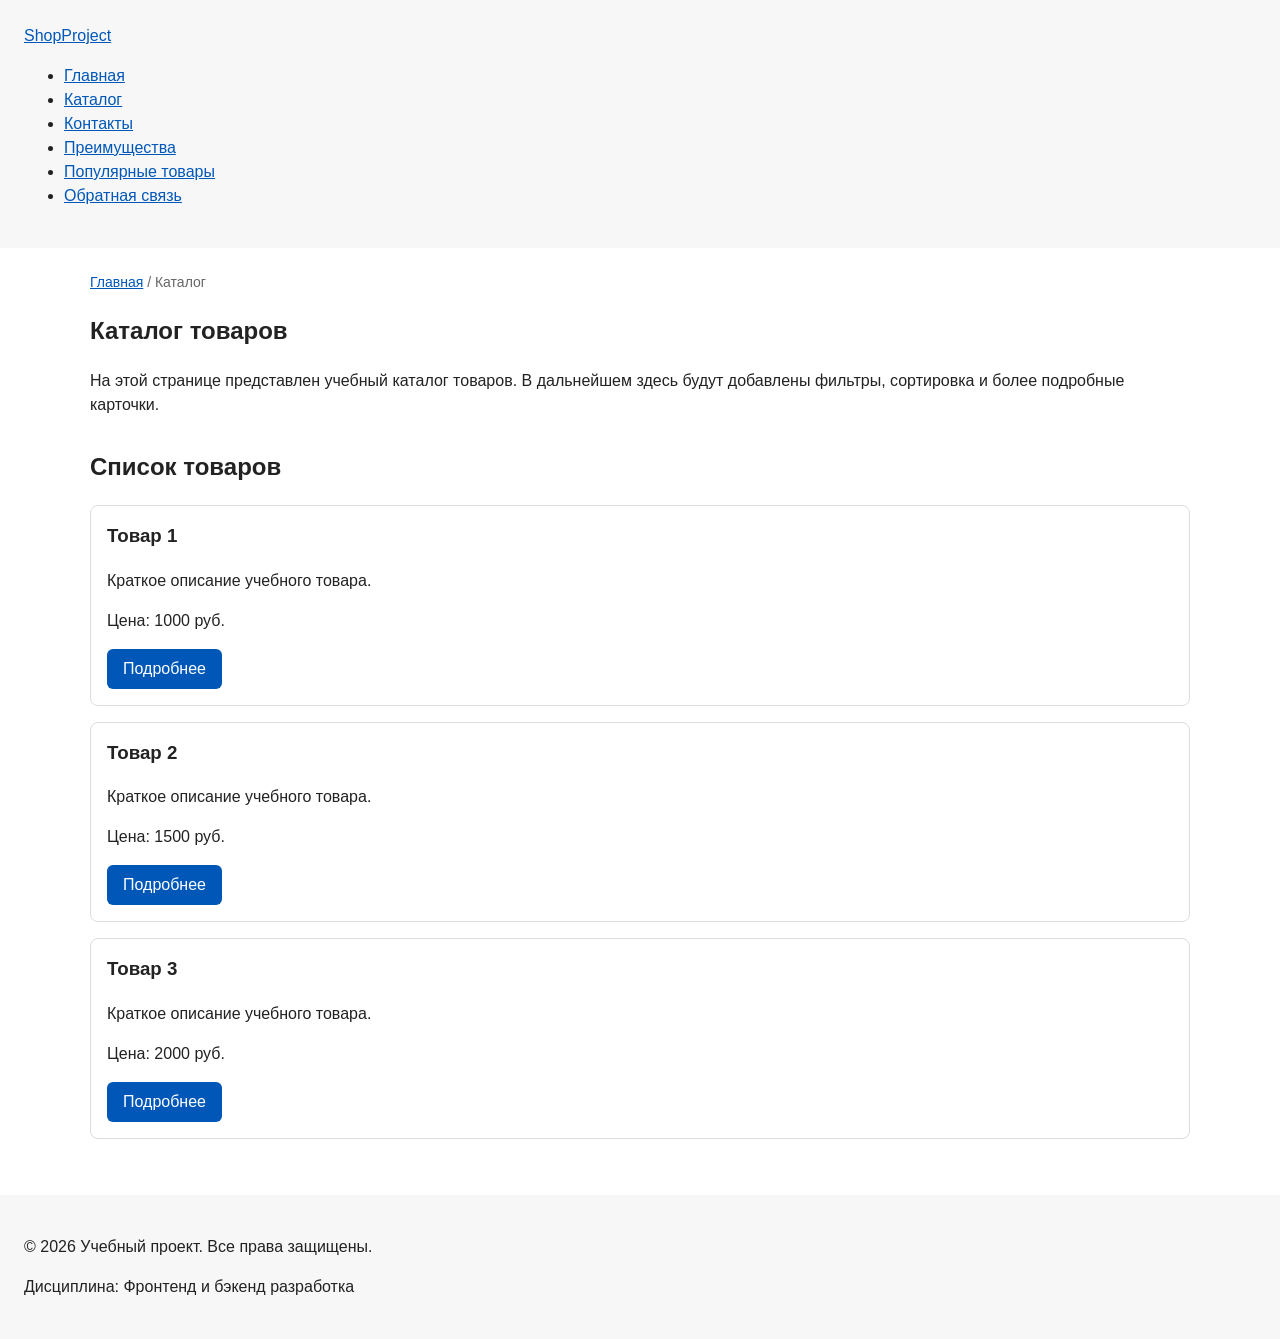
==== catalog.html @ e14a38e8 "feat: add multi-page structure navigation and anchors" ====
<!DOCTYPE html>

<html lang = "ru">

<head>


  <meta charset="UTF-8">
  <meta name="viewport" content="width=device-width, initial-scale=1.0">
  <meta name="description" content="Каталог товаров учебного интернет-магазина.">
  <title>Каталог товаров — Учебный интернет-магазин</title>
  <link rel="stylesheet" href="css/style.css">
  <meta property="og:type" content="website">
  <meta property="og:title" content="Учебный интернет-магазин">
  <meta property="og:description" content="Учебный frontend-проект интернет-магазина.">
  <meta property="og:image" content="https://tobleron333.github.io/kr1-html-css-shop/images/preview.jpg">

</head>

<body>

  <header>
    <div class="site-header">
      <a class="site-logo" href="index.html">ShopProject</a>

      <nav class="site-nav" aria-label="Основная навигация">
        <ul class="site-nav__list">
          <li><a href="index.html">Главная</a></li>
          <li><a href="catalog.html">Каталог</a></li>
          <li><a href="contacts.html">Контакты</a></li>
          <li><a href="index.html#advantages">Преимущества</a></li>
          <li><a href="index.html#popular">Популярные товары</a></li>
          <li><a href="index.html#contacts">Обратная связь</a></li>
        </ul>
      </nav>
    </div>
  </header>

  <main>
    <nav class="breadcrumbs" aria-label="Хлебные крошки">
      <a href="index.html">Главная</a>
      <span>Каталог</span>
    </nav>

    <section class="section">
      <h1>Каталог товаров</h1>
      <p>
        На этой странице представлен учебный каталог товаров.
        В дальнейшем здесь будут добавлены фильтры, сортировка и более
        подробные карточки.
      </p>
    </section>

    <section class="section">
      <h2>Список товаров</h2>

      <article class="product-card">
        <h3>Товар 1</h3>
        <p>Краткое описание учебного товара.</p>
        <p>Цена: 1000 руб.</p>
        <a class="button" href="index.html#popular">Подробнее</a>
      </article>

      <article class="product-card">
        <h3>Товар 2</h3>
        <p>Краткое описание учебного товара.</p>
        <p>Цена: 1500 руб.</p>
        <a class="button" href="index.html#popular">Подробнее</a>
      </article>

      <article class="product-card">
        <h3>Товар 3</h3>
        <p>Краткое описание учебного товара.</p>
        <p>Цена: 2000 руб.</p>
        <a class="button" href="index.html#popular">Подробнее</a>
      </article>
    </section>
  </main>

  <footer>
    <p>&copy; 2026 Учебный проект. Все права защищены.</p>
    <p>Дисциплина: Фронтенд и бэкенд разработка</p>
  </footer>

</body>

</html>
---- css/style.css ----
/* ===============================
   1. Переменные проекта
   =============================== */

:root {
  /* Основные цвета проекта */
  --color-bg: #ffffff;
  --color-text: #222222;
  --color-muted: #666666;
  --color-primary: #0057b8;
  --color-primary-dark: #003f86;
  --color-border: #dddddd;
  --color-surface: #f7f7f7;
  --color-surface-accent: #eef5ff;
  --color-danger: #b00020;
  --color-success: #168a2f;
  --color-success-bg: #eefaf0;
  --color-white: #ffffff;

  /* Отступы */
  --space-xs: 4px;
  --space-sm: 8px;
  --space-md: 16px;
  --space-lg: 24px;
  --space-xl: 32px;

  /* Скругления */
  --radius-sm: 6px;
  --radius-md: 8px;
  --radius-lg: 12px;

  /* Размеры */
  --container-width: 1100px;
}

/* ===============================
   2. Базовые стили
   =============================== */

* {
  box-sizing: border-box;
}

html {
  scroll-behavior: smooth;
}

body {
  margin: 0;
  font-family: Arial, sans-serif;
  line-height: 1.5;
  color: var(--color-text);
  background-color: var(--color-bg);
}

header,
main,
footer {
  padding: var(--space-lg);
}

header {
  background-color: var(--color-surface);
}

footer {
  background-color: var(--color-surface);
}

/* ===============================
   3. Общие элементы интерфейса
   =============================== */

a {
  color: var(--color-primary);
}

a:hover {
  color: var(--color-primary-dark);
}

a:focus-visible {
  outline: 2px solid var(--color-primary);
  outline-offset: 3px;
}

.button {
  display: inline-block;
  padding: var(--space-sm) var(--space-md);
  color: var(--color-white);
  background-color: var(--color-primary);
  text-decoration: none;
  border: none;
  border-radius: var(--radius-sm);
  cursor: pointer;
}

.button:hover {
  background-color: var(--color-primary-dark);
}

.button:focus-visible {
  outline: 2px solid var(--color-primary);
  outline-offset: 3px;
}

.button:disabled {
  opacity: 0.6;
  cursor: not-allowed;
}

.breadcrumbs {
  max-width: var(--container-width);
  margin: 0 auto var(--space-md);
  font-size: 14px;
  color: var(--color-muted);
}

.breadcrumbs a {
  color: var(--color-primary);
}

.breadcrumbs span::before {
  content: " / ";
  color: var(--color-muted);
}

:target {
  outline: 2px dashed var(--color-primary);
  outline-offset: 4px;
}

/* ===============================
   4. Компоненты страницы
   =============================== */

.hero {
  max-width: var(--container-width);
  margin: 0 auto var(--space-xl);
  padding: var(--space-xl) var(--space-lg);
  background-color: var(--color-surface-accent);
  border-radius: var(--radius-lg);
}

.section {
  max-width: var(--container-width);
  margin: 0 auto var(--space-xl);
}

.section h2 {
  margin-top: 0;
}

.product-card {
  margin-bottom: var(--space-md);
  padding: var(--space-md);
  border: 1px solid var(--color-border);
  border-radius: var(--radius-md);
  background-color: var(--color-bg);
}

.product-card:hover {
  border-color: var(--color-primary);
}

.product-card h3 {
  margin-top: 0;
}

.aside-info {
  max-width: var(--container-width);
  margin: 0 auto var(--space-xl);
  padding: var(--space-md);
  border-left: 4px solid var(--color-primary);
  background-color: var(--color-surface);
}

/* ===============================
   5. Форма и модальное окно
   =============================== */

.order-dialog {
  width: min(100% - 32px, 560px);
  padding: var(--space-lg);
  border: none;
  border-radius: var(--radius-lg);
}

.order-dialog::backdrop {
  background-color: rgba(0, 0, 0, 0.5);
}

.form-field {
  margin-bottom: var(--space-md);
}

.form-field label {
  display: block;
  margin-bottom: var(--space-xs);
}

.form-field input,
.form-field select,
.form-field textarea {
  width: 100%;
  padding: 10px 12px;
  border: 1px solid var(--color-border);
  border-radius: var(--radius-sm);
  font: inherit;
}

.form-field input[type="checkbox"] {
  width: auto;
}

.form-field small {
  display: block;
  margin-top: var(--space-xs);
  color: var(--color-muted);
}

.form-field input:hover,
.form-field select:hover,
.form-field textarea:hover {
  border-color: var(--color-primary);
}

.form-field input:focus-visible,
.form-field select:focus-visible,
.form-field textarea:focus-visible,
.form-actions button:focus-visible {
  outline: 2px solid var(--color-primary);
  outline-offset: 3px;
}

[aria-invalid="true"] {
  border-color: var(--color-danger);
}

.success-message {
  max-width: var(--container-width);
  margin: var(--space-lg) auto;
  padding: var(--space-md);
  border-left: 4px solid var(--color-success);
  background-color: var(--color-success-bg);
}
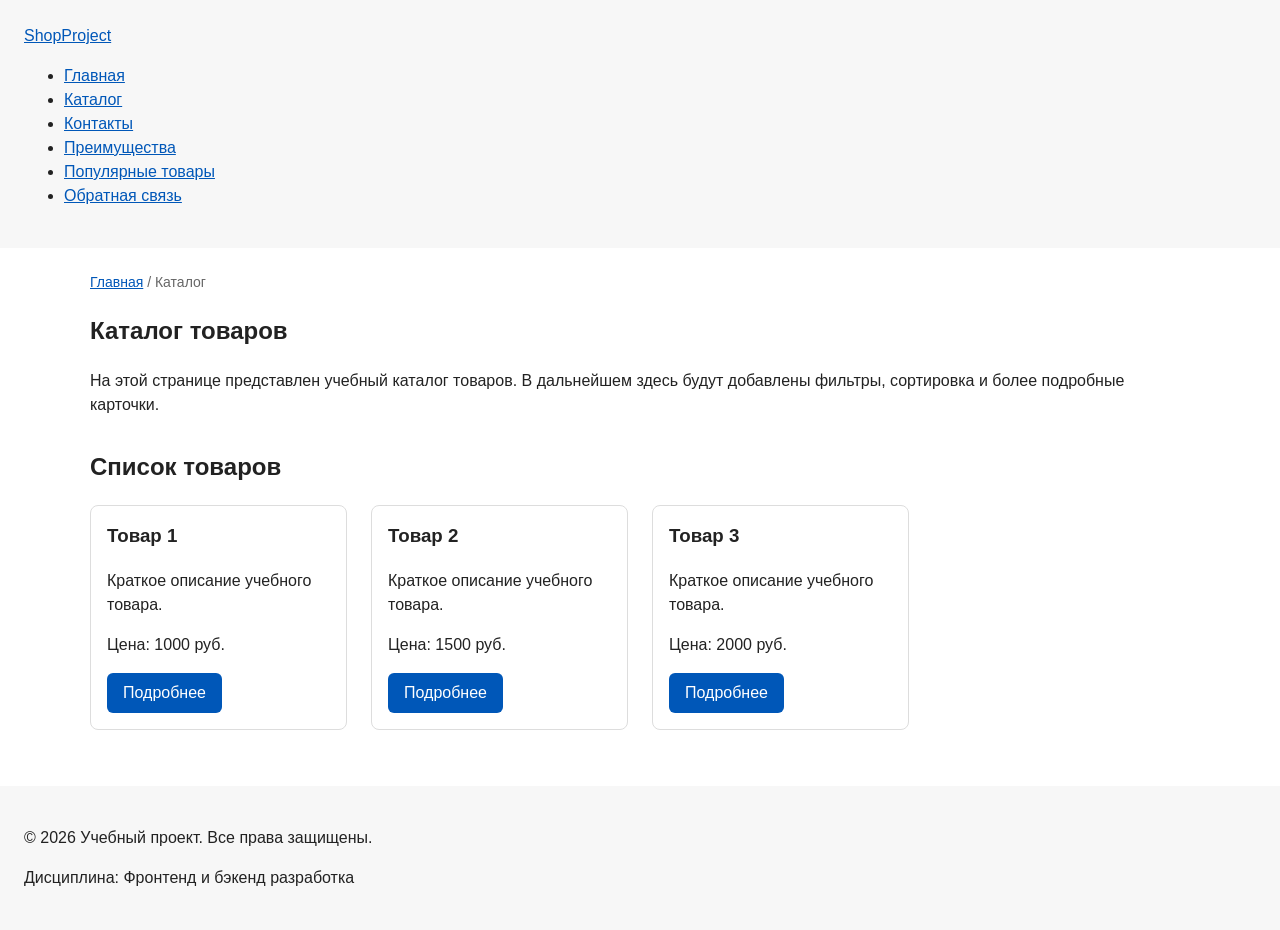
==== commit 2ee0f084: "refactor: add sticky header and grid layout" ====
--- a/catalog.html
+++ b/catalog.html
@@ -51,9 +51,10 @@
       </p>
     </section>
 
-    <section class="section">
-      <h2>Список товаров</h2>
+  <section class="section">
+    <h2>Список товаров</h2>
 
+    <div class="catalog-grid">
       <article class="product-card">
         <h3>Товар 1</h3>
         <p>Краткое описание учебного товара.</p>
@@ -74,7 +75,8 @@
         <p>Цена: 2000 руб.</p>
         <a class="button" href="index.html#popular">Подробнее</a>
       </article>
-    </section>
+    </div>
+  </section>
   </main>
 
   <footer>
--- a/css/style.css
+++ b/css/style.css
@@ -3,7 +3,7 @@
    =============================== */
 
 :root {
-  /* Основные цвета проекта */
+
   --color-bg: #ffffff;
   --color-text: #222222;
   --color-muted: #666666;
@@ -17,19 +17,16 @@
   --color-success-bg: #eefaf0;
   --color-white: #ffffff;
 
-  /* Отступы */
   --space-xs: 4px;
   --space-sm: 8px;
   --space-md: 16px;
   --space-lg: 24px;
   --space-xl: 32px;
 
-  /* Скругления */
   --radius-sm: 6px;
   --radius-md: 8px;
   --radius-lg: 12px;
 
-  /* Размеры */
   --container-width: 1100px;
 }
 
@@ -60,6 +57,9 @@
 }
 
 header {
+  position: sticky;
+  top: 0;
+  z-index: 100;
   background-color: var(--color-surface);
 }
 
@@ -151,8 +151,13 @@
   margin-top: 0;
 }
 
+.catalog-grid {
+  display: grid;
+  grid-template-columns: repeat(auto-fill, minmax(240px, 1fr));
+  gap: var(--space-lg);
+}
+
 .product-card {
-  margin-bottom: var(--space-md);
   padding: var(--space-md);
   border: 1px solid var(--color-border);
   border-radius: var(--radius-md);
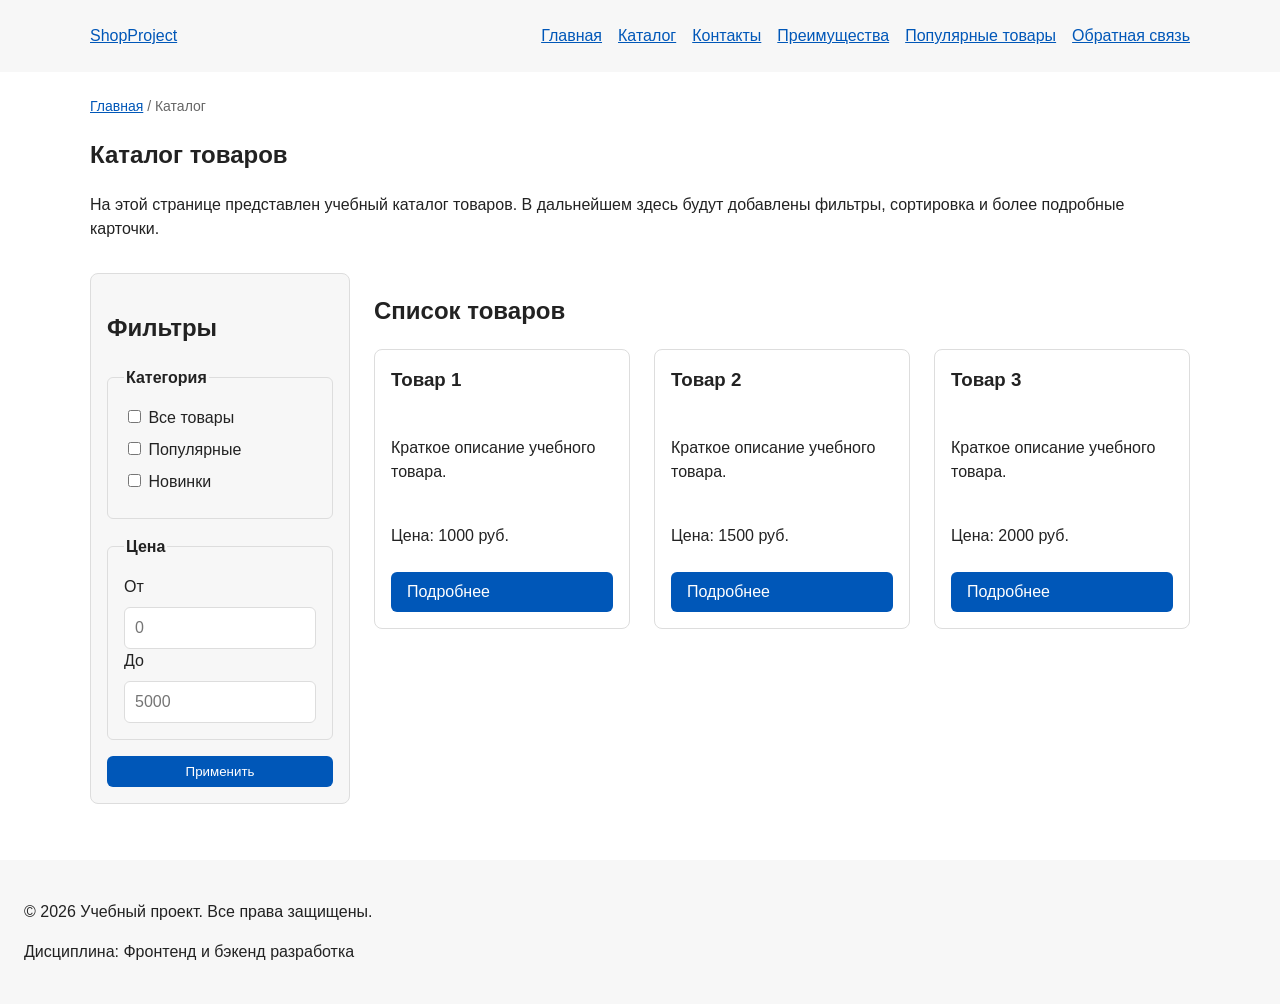
==== commit 3ced5958: "feat: add flex navigation and grid catalog layout" ====
--- a/catalog.html
+++ b/catalog.html
@@ -51,31 +51,72 @@
       </p>
     </section>
 
-  <section class="section">
-    <h2>Список товаров</h2>
+    <section class="catalog-layout">
 
-    <div class="catalog-grid">
-      <article class="product-card">
-        <h3>Товар 1</h3>
-        <p>Краткое описание учебного товара.</p>
-        <p>Цена: 1000 руб.</p>
-        <a class="button" href="index.html#popular">Подробнее</a>
-      </article>
+    <aside class="catalog-filters">
+      <h2>Фильтры</h2>
 
-      <article class="product-card">
-        <h3>Товар 2</h3>
-        <p>Краткое описание учебного товара.</p>
-        <p>Цена: 1500 руб.</p>
-        <a class="button" href="index.html#popular">Подробнее</a>
-      </article>
+      <form class="filters-form" action="#" method="get">
+        <fieldset>
+          <legend>Категория</legend>
 
-      <article class="product-card">
-        <h3>Товар 3</h3>
-        <p>Краткое описание учебного товара.</p>
-        <p>Цена: 2000 руб.</p>
-        <a class="button" href="index.html#popular">Подробнее</a>
-      </article>
-    </div>
+          <label>
+            <input type="checkbox" name="category" value="all">
+            Все товары
+          </label>
+
+          <label>
+            <input type="checkbox" name="category" value="popular">
+            Популярные
+          </label>
+
+          <label>
+            <input type="checkbox" name="category" value="new">
+            Новинки
+          </label>
+        </fieldset>
+
+        <fieldset>
+          <legend>Цена</legend>
+
+          <label for="price-from">От</label>
+          <input id="price-from" name="price-from" type="number" min="0" placeholder="0">
+
+          <label for="price-to">До</label>
+          <input id="price-to" name="price-to" type="number" min="0" placeholder="5000">
+        </fieldset>
+
+        <button class="button" type="submit">Применить</button>
+      </form>
+    </aside>
+
+    <section class="catalog-products">
+      <h2>Список товаров</h2>
+
+      <div class="products-grid">
+        <article class="product-card">
+          <h3>Товар 1</h3>
+          <p>Краткое описание учебного товара.</p>
+          <p>Цена: 1000 руб.</p>
+          <a class="button" href="index.html#popular">Подробнее</a>
+        </article>
+
+        <article class="product-card">
+          <h3>Товар 2</h3>
+          <p>Краткое описание учебного товара.</p>
+          <p>Цена: 1500 руб.</p>
+          <a class="button" href="index.html#popular">Подробнее</a>
+        </article>
+
+        <article class="product-card">
+          <h3>Товар 3</h3>
+          <p>Краткое описание учебного товара.</p>
+          <p>Цена: 2000 руб.</p>
+          <a class="button" href="index.html#popular">Подробнее</a>
+        </article>
+      </div>
+    </section>
+
   </section>
   </main>
 
--- a/css/style.css
+++ b/css/style.css
@@ -56,6 +56,24 @@
   padding: var(--space-lg);
 }
 
+.site-header {
+  display: grid;
+  grid-template-columns: auto 1fr;
+  align-items: center;
+  gap: var(--space-lg);
+  max-width: var(--container-width);
+  margin: 0 auto;
+}
+
+.site-nav__list {
+  display: flex;
+  justify-content: flex-end;  /* меню прижато вправо */
+  gap: var(--space-md);
+  padding: 0;
+  margin: 0;
+  list-style: none;
+}
+
 header {
   position: sticky;
   top: 0;
@@ -151,13 +169,17 @@
   margin-top: 0;
 }
 
-.catalog-grid {
+.products-grid {
   display: grid;
-  grid-template-columns: repeat(auto-fill, minmax(240px, 1fr));
+  grid-template-columns: repeat(3,1fr);
   gap: var(--space-lg);
 }
 
 .product-card {
+  display: flex;
+  flex-direction: column;
+  gap: var(--space-sm);
+  margin-bottom: 0;
   padding: var(--space-md);
   border: 1px solid var(--color-border);
   border-radius: var(--radius-md);
@@ -178,6 +200,27 @@
   padding: var(--space-md);
   border-left: 4px solid var(--color-primary);
   background-color: var(--color-surface);
+}
+
+.catalog-layout {
+  max-width: var(--container-width);
+  margin: 0 auto var(--space-xl);
+  display: grid;
+  grid-template-columns: 260px 1fr;
+  grid-template-areas: "filters products";
+  gap: var(--space-lg);
+}
+
+.catalog-filters {
+  grid-area: filters;
+  padding: var(--space-md);
+  border: 1px solid var(--color-border);
+  border-radius: var(--radius-md);
+  background-color: var(--color-surface);
+}
+
+.catalog-products {
+  grid-area: products;
 }
 
 /* ===============================
@@ -250,3 +293,31 @@
   background-color: var(--color-success-bg);
 }
 
+.filters-form {
+  display: grid;
+  gap: var(--space-md);
+}
+
+.filters-form fieldset {
+  margin: 0;
+  padding: var(--space-md);
+  border: 1px solid var(--color-border);
+  border-radius: var(--radius-sm);
+}
+
+.filters-form legend {
+  font-weight: 700;
+}
+
+.filters-form label {
+  display: block;
+  margin-bottom: var(--space-sm);
+}
+
+.filters-form input[type="number"] {
+  width: 100%;
+  padding: 8px 10px;
+  border: 1px solid var(--color-border);
+  border-radius: var(--radius-sm);
+  font: inherit;
+}
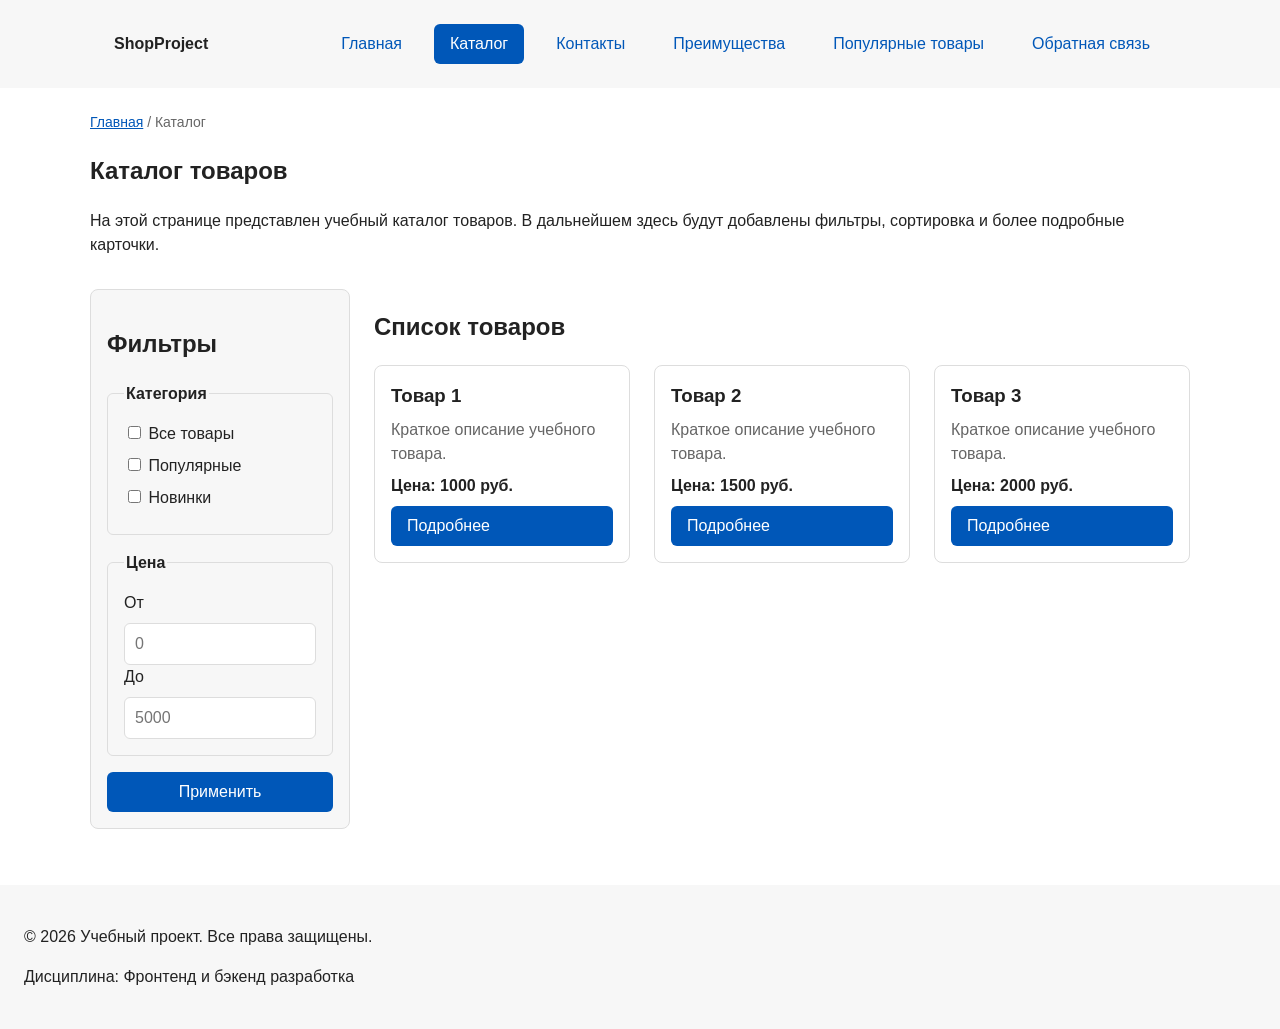
==== commit 113fea19: "refactor: apply BEM naming to CSS classes" ====
--- a/catalog.html
+++ b/catalog.html
@@ -19,18 +19,30 @@
 
 <body>
 
-  <header>
-    <div class="site-header">
-      <a class="site-logo" href="index.html">ShopProject</a>
+  <header class="site-header">
+    <div class="site-header__inner">
+      <a class="site-header__logo" href="index.html">ShopProject</a>
 
       <nav class="site-nav" aria-label="Основная навигация">
         <ul class="site-nav__list">
-          <li><a href="index.html">Главная</a></li>
-          <li><a href="catalog.html">Каталог</a></li>
-          <li><a href="contacts.html">Контакты</a></li>
-          <li><a href="index.html#advantages">Преимущества</a></li>
-          <li><a href="index.html#popular">Популярные товары</a></li>
-          <li><a href="index.html#contacts">Обратная связь</a></li>
+          <li class="site-nav__item">
+            <a class="site-nav__link" href="index.html">Главная</a>
+          </li>
+          <li class="site-nav__item">
+            <a class="site-nav__link site-nav__link--active" href="catalog.html">Каталог</a>
+          </li>
+          <li class="site-nav__item">
+            <a class="site-nav__link" href="contacts.html">Контакты</a>
+          </li>
+          <li class="site-nav__item">
+            <a class="site-nav__link" href="index.html#advantages">Преимущества</a>
+          </li>
+          <li class="site-nav__item">
+            <a class="site-nav__link" href="index.html#popular">Популярные товары</a>
+          </li>
+          <li class="site-nav__item">
+            <a class="site-nav__link" href="index.html#contacts">Обратная связь</a>
+          </li>
         </ul>
       </nav>
     </div>
@@ -38,8 +50,8 @@
 
   <main>
     <nav class="breadcrumbs" aria-label="Хлебные крошки">
-      <a href="index.html">Главная</a>
-      <span>Каталог</span>
+      <a class="breadcrumbs__link" href="index.html">Главная</a>
+      <span class="breadcrumbs__current">Каталог</span>
     </nav>
 
     <section class="section">
@@ -86,7 +98,7 @@
           <input id="price-to" name="price-to" type="number" min="0" placeholder="5000">
         </fieldset>
 
-        <button class="button" type="submit">Применить</button>
+        <button class="button button--primary" type="submit">Применить</button>
       </form>
     </aside>
 
@@ -94,25 +106,26 @@
       <h2>Список товаров</h2>
 
       <div class="products-grid">
+
         <article class="product-card">
-          <h3>Товар 1</h3>
-          <p>Краткое описание учебного товара.</p>
-          <p>Цена: 1000 руб.</p>
-          <a class="button" href="index.html#popular">Подробнее</a>
+          <h3 class="product-card__title">Товар 1</h3>
+          <p class="product-card__description">Краткое описание учебного товара.</p>
+          <p class="product-card__price">Цена: 1000 руб.</p>
+          <a class="button button--primary" href="index.html#popular">Подробнее</a>
         </article>
 
         <article class="product-card">
-          <h3>Товар 2</h3>
-          <p>Краткое описание учебного товара.</p>
-          <p>Цена: 1500 руб.</p>
-          <a class="button" href="index.html#popular">Подробнее</a>
+          <h3 class="product-card__title">Товар 2</h3>
+          <p class="product-card__description">Краткое описание учебного товара.</p>
+          <p class="product-card__price">Цена: 1500 руб.</p>
+          <a class="button button--primary" href="index.html#popular">Подробнее</a>
         </article>
 
         <article class="product-card">
-          <h3>Товар 3</h3>
-          <p>Краткое описание учебного товара.</p>
-          <p>Цена: 2000 руб.</p>
-          <a class="button" href="index.html#popular">Подробнее</a>
+          <h3 class="product-card__title">Товар 3</h3>
+          <p class="product-card__description">Краткое описание учебного товара.</p>
+          <p class="product-card__price">Цена: 2000 руб.</p>
+          <a class="button button--primary" href="index.html#popular">Подробнее</a>
         </article>
       </div>
     </section>
--- a/css/style.css
+++ b/css/style.css
@@ -50,35 +50,66 @@
   background-color: var(--color-bg);
 }
 
-header,
 main,
 footer {
   padding: var(--space-lg);
 }
 
 .site-header {
+  position: sticky;
+  top: 0;
+  z-index: 100;
+  background-color: var(--color-surface);
+}
+
+.site-header__inner {
   display: grid;
   grid-template-columns: auto 1fr;
   align-items: center;
   gap: var(--space-lg);
   max-width: var(--container-width);
   margin: 0 auto;
+  padding: var(--space-lg);
+}
+
+.site-header__logo {
+  font-weight: 700;
+  color: var(--color-text);
+  text-decoration: none;
 }
 
 .site-nav__list {
   display: flex;
-  justify-content: flex-end;  /* меню прижато вправо */
+  flex-wrap: wrap;
+  justify-content: flex-end;
+  align-items: center;
   gap: var(--space-md);
   padding: 0;
   margin: 0;
   list-style: none;
 }
 
-header {
-  position: sticky;
-  top: 0;
-  z-index: 100;
-  background-color: var(--color-surface);
+.site-nav__link {
+  display: inline-block;
+  padding: var(--space-sm) var(--space-md);
+  color: var(--color-primary);
+  text-decoration: none;
+  border-radius: var(--radius-sm);
+}
+
+.site-nav__link:hover {
+  color: var(--color-white);
+  background-color: var(--color-primary);
+}
+
+.site-nav__link:focus-visible {
+  outline: 2px solid var(--color-primary);
+  outline-offset: 3px;
+}
+
+.site-nav__link--active {
+  color: var(--color-white);
+  background-color: var(--color-primary);
 }
 
 footer {
@@ -105,16 +136,31 @@
 .button {
   display: inline-block;
   padding: var(--space-sm) var(--space-md);
+  border: none;
+  border-radius: var(--radius-sm);
+  font: inherit;
+  text-decoration: none;
+  cursor: pointer;
+}
+
+.button--primary {
   color: var(--color-white);
   background-color: var(--color-primary);
-  text-decoration: none;
-  border: none;
-  border-radius: var(--radius-sm);
-  cursor: pointer;
-}
-
-.button:hover {
+}
+
+.button--primary:hover {
   background-color: var(--color-primary-dark);
+}
+
+.button--secondary {
+  color: var(--color-primary);
+  background-color: transparent;
+  border: 1px solid var(--color-primary);
+}
+
+.button--secondary:hover {
+  color: var(--color-white);
+  background-color: var(--color-primary);
 }
 
 .button:focus-visible {
@@ -122,7 +168,8 @@
   outline-offset: 3px;
 }
 
-.button:disabled {
+.button:disabled,
+.button--disabled {
   opacity: 0.6;
   cursor: not-allowed;
 }
@@ -134,11 +181,11 @@
   color: var(--color-muted);
 }
 
-.breadcrumbs a {
+.breadcrumbs__link {
   color: var(--color-primary);
 }
 
-.breadcrumbs span::before {
+.breadcrumbs__current::before {
   content: " / ";
   color: var(--color-muted);
 }
@@ -179,7 +226,6 @@
   display: flex;
   flex-direction: column;
   gap: var(--space-sm);
-  margin-bottom: 0;
   padding: var(--space-md);
   border: 1px solid var(--color-border);
   border-radius: var(--radius-md);
@@ -190,11 +236,27 @@
   border-color: var(--color-primary);
 }
 
-.product-card h3 {
-  margin-top: 0;
-}
-
-.aside-info {
+.product-card__title {
+  margin: 0;
+  color: var(--color-text);
+}
+
+.product-card__description {
+  margin: 0;
+  color: var(--color-muted);
+}
+
+.product-card__price {
+  margin: 0;
+  font-weight: 700;
+}
+
+.product-card__button {
+  margin-top: auto;
+  align-self: flex-start;
+}
+
+.ainfo-block {
   max-width: var(--container-width);
   margin: 0 auto var(--space-xl);
   padding: var(--space-md);
@@ -238,18 +300,20 @@
   background-color: rgba(0, 0, 0, 0.5);
 }
 
-.form-field {
+.order-dialog__title {
+  margin-top: 0;
+}
+
+.order-form__field {
   margin-bottom: var(--space-md);
 }
 
-.form-field label {
+.order-form__label {
   display: block;
   margin-bottom: var(--space-xs);
 }
 
-.form-field input,
-.form-field select,
-.form-field textarea {
+.order-form__input {
   width: 100%;
   padding: 10px 12px;
   border: 1px solid var(--color-border);
@@ -257,26 +321,22 @@
   font: inherit;
 }
 
-.form-field input[type="checkbox"] {
+.order-form__checkbox {
   width: auto;
 }
 
-.form-field small {
+.order-form__hint {
   display: block;
   margin-top: var(--space-xs);
   color: var(--color-muted);
 }
 
-.form-field input:hover,
-.form-field select:hover,
-.form-field textarea:hover {
+.order-form__input:hover {
   border-color: var(--color-primary);
 }
 
-.form-field input:focus-visible,
-.form-field select:focus-visible,
-.form-field textarea:focus-visible,
-.form-actions button:focus-visible {
+.order-form__input:focus-visible,
+.order-form__actions button:focus-visible {
   outline: 2px solid var(--color-primary);
   outline-offset: 3px;
 }
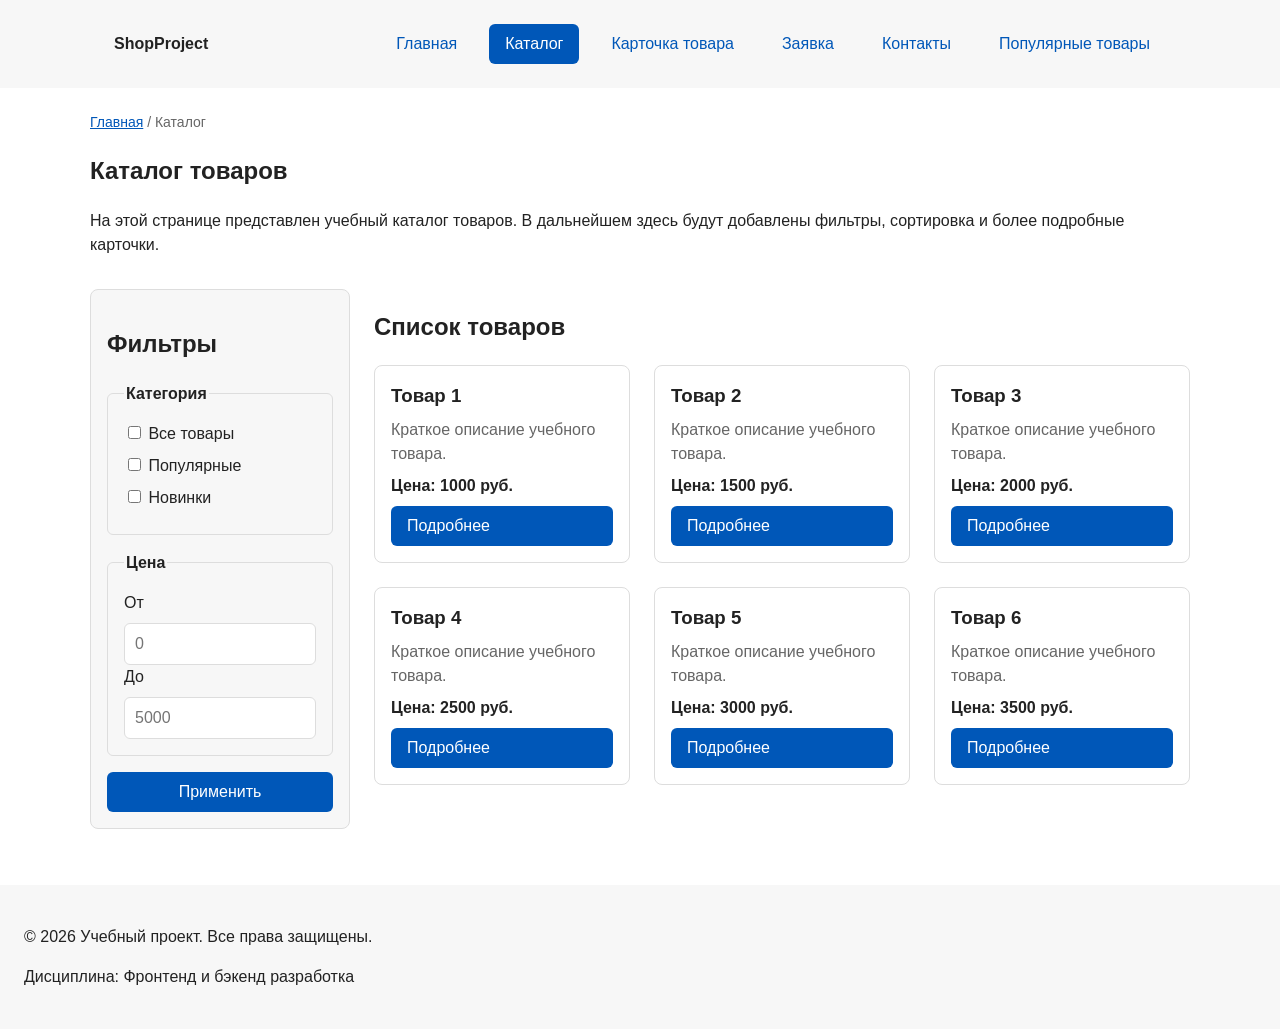
==== commit 45cb0916: "feat: add product and order pages with extended catalog" ====
--- a/catalog.html
+++ b/catalog.html
@@ -32,16 +32,16 @@
             <a class="site-nav__link site-nav__link--active" href="catalog.html">Каталог</a>
           </li>
           <li class="site-nav__item">
+            <a class="site-nav__link" href="product.html">Карточка товара</a>
+          </li>
+          <li class="site-nav__item">
+            <a class="site-nav__link" href="order.html">Заявка</a>
+          </li>
+          <li class="site-nav__item">
             <a class="site-nav__link" href="contacts.html">Контакты</a>
           </li>
           <li class="site-nav__item">
-            <a class="site-nav__link" href="index.html#advantages">Преимущества</a>
-          </li>
-          <li class="site-nav__item">
             <a class="site-nav__link" href="index.html#popular">Популярные товары</a>
-          </li>
-          <li class="site-nav__item">
-            <a class="site-nav__link" href="index.html#contacts">Обратная связь</a>
           </li>
         </ul>
       </nav>
@@ -111,22 +111,44 @@
           <h3 class="product-card__title">Товар 1</h3>
           <p class="product-card__description">Краткое описание учебного товара.</p>
           <p class="product-card__price">Цена: 1000 руб.</p>
-          <a class="button button--primary" href="index.html#popular">Подробнее</a>
+          <a class="button button--primary" href="product.html">Подробнее</a>
         </article>
 
         <article class="product-card">
           <h3 class="product-card__title">Товар 2</h3>
           <p class="product-card__description">Краткое описание учебного товара.</p>
           <p class="product-card__price">Цена: 1500 руб.</p>
-          <a class="button button--primary" href="index.html#popular">Подробнее</a>
+          <a class="button button--primary" href="product.html">Подробнее</a>
         </article>
 
         <article class="product-card">
           <h3 class="product-card__title">Товар 3</h3>
           <p class="product-card__description">Краткое описание учебного товара.</p>
           <p class="product-card__price">Цена: 2000 руб.</p>
-          <a class="button button--primary" href="index.html#popular">Подробнее</a>
+          <a class="button button--primary" href="product.html">Подробнее</a>
         </article>
+
+          <article class="product-card">
+            <h3 class="product-card__title">Товар 4</h3>
+            <p class="product-card__description">Краткое описание учебного товара.</p>
+            <p class="product-card__price">Цена: 2500 руб.</p>
+            <a class="button button--primary" href="product.html">Подробнее</a>
+          </article>
+
+          <article class="product-card">
+            <h3 class="product-card__title">Товар 5</h3>
+            <p class="product-card__description">Краткое описание учебного товара.</p>
+            <p class="product-card__price">Цена: 3000 руб.</p>
+            <a class="button button--primary" href="product.html">Подробнее</a>
+          </article>
+
+          <article class="product-card">
+            <h3 class="product-card__title">Товар 6</h3>
+            <p class="product-card__description">Краткое описание учебного товара.</p>
+            <p class="product-card__price">Цена: 3500 руб.</p>
+            <a class="button button--primary" href="product.html">Подробнее</a>
+          </article>
+
       </div>
     </section>
 
--- a/css/style.css
+++ b/css/style.css
@@ -381,3 +381,105 @@
   border-radius: var(--radius-sm);
   font: inherit;
 }
+
+/* ===============================
+   6. Карточка товара (страница)
+   =============================== */
+
+.product-detail {
+  max-width: var(--container-width);
+  margin: 0 auto var(--space-xl);
+  display: grid;
+  grid-template-columns: 1fr 1fr;
+  gap: var(--space-xl);
+  align-items: start;
+}
+
+.product-detail__media {
+  position: relative;
+  padding: var(--space-xl);
+  border: 1px solid var(--color-border);
+  border-radius: var(--radius-md);
+  background-color: var(--color-surface);
+  text-align: center;
+}
+
+.product-detail__placeholder {
+  font-size: 18px;
+  color: var(--color-muted);
+  padding: var(--space-xl) 0;
+}
+
+.product-detail__info {
+  display: flex;
+  flex-direction: column;
+  gap: var(--space-md);
+}
+
+.product-detail__title {
+  margin: 0;
+}
+
+.product-detail__description {
+  margin: 0;
+  color: var(--color-muted);
+}
+
+.product-detail__price {
+  margin: 0;
+  font-size: 20px;
+  font-weight: 700;
+}
+
+.product-card__badge {
+  position: absolute;
+  top: var(--space-sm);
+  right: var(--space-sm);
+  padding: 4px 8px;
+  color: var(--color-white);
+  background-color: var(--color-primary);
+  border-radius: var(--radius-sm);
+  font-size: 12px;
+  font-weight: 700;
+  text-transform: uppercase;
+}
+
+.product-card__badge--new {
+  background-color: var(--color-success);
+}
+
+.product-card__badge--discount {
+  background-color: var(--color-danger);
+}
+
+.product-table {
+  width: 100%;
+  border-collapse: collapse;
+  margin-top: var(--space-md);
+}
+
+.product-table caption {
+  text-align: left;
+  font-weight: 700;
+  margin-bottom: var(--space-sm);
+}
+
+.product-table th,
+.product-table td {
+  padding: var(--space-sm) var(--space-md);
+  border: 1px solid var(--color-border);
+  text-align: left;
+}
+
+.product-table thead th {
+  background-color: var(--color-surface);
+}
+
+.order-form--page {
+  max-width: 560px;
+  margin-top: var(--space-lg);
+  padding: var(--space-lg);
+  border: 1px solid var(--color-border);
+  border-radius: var(--radius-md);
+  background-color: var(--color-bg);
+}
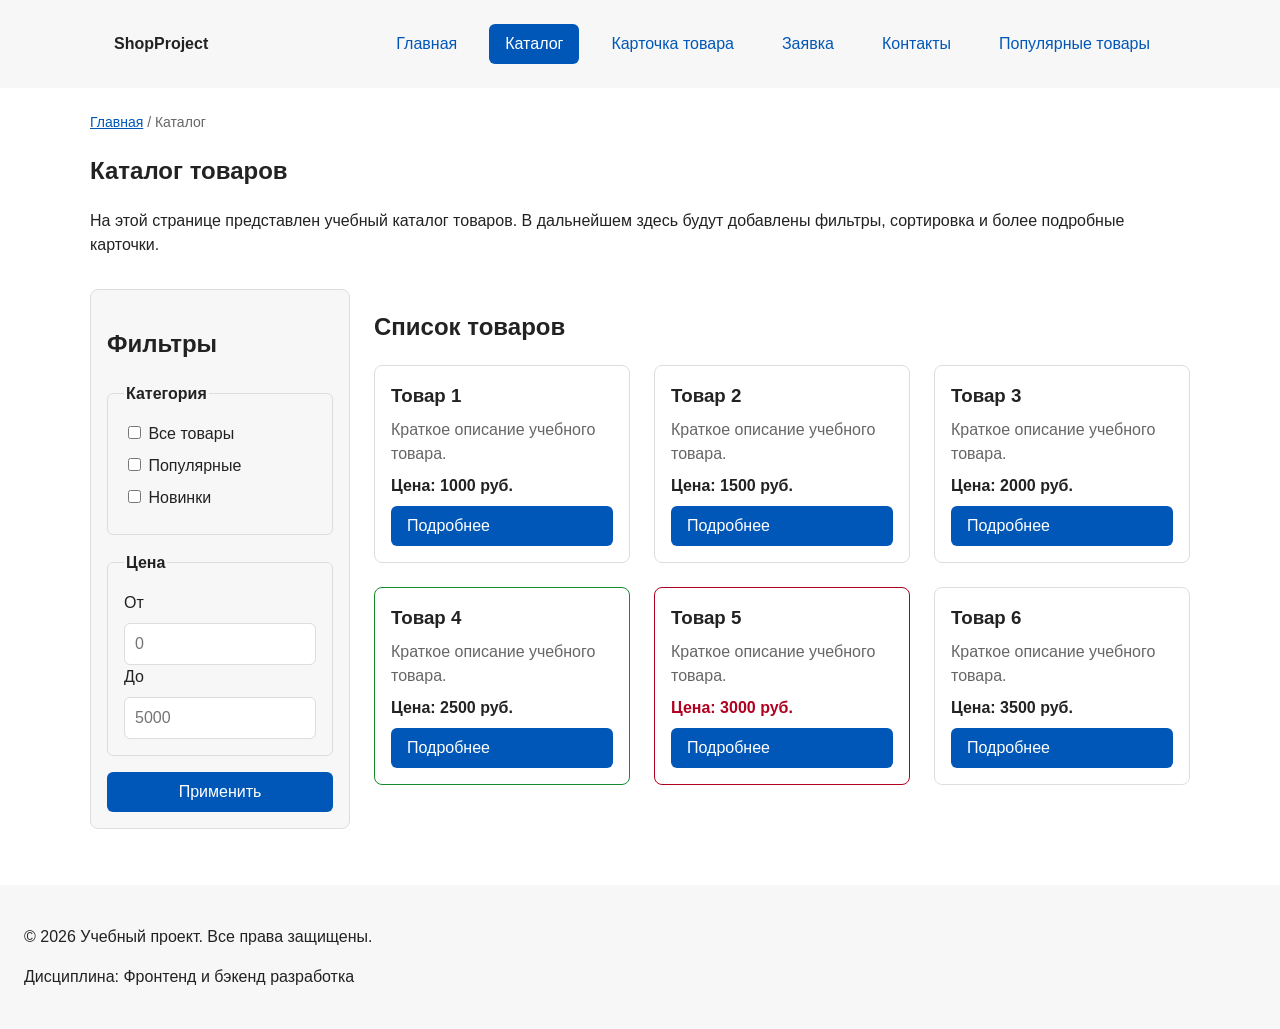
==== commit 49018fb0: "feat: add FAQ, scroll-to-top, card modifiers, sticky filters and update README" ====
--- a/catalog.html
+++ b/catalog.html
@@ -128,18 +128,18 @@
           <a class="button button--primary" href="product.html">Подробнее</a>
         </article>
 
-          <article class="product-card">
+          <article class="product-card product-card--new">
             <h3 class="product-card__title">Товар 4</h3>
             <p class="product-card__description">Краткое описание учебного товара.</p>
             <p class="product-card__price">Цена: 2500 руб.</p>
-            <a class="button button--primary" href="product.html">Подробнее</a>
+            <a class="button button--primary" href="product.html#product-4">Подробнее</a>
           </article>
 
-          <article class="product-card">
+          <article class="product-card product-card--discount">
             <h3 class="product-card__title">Товар 5</h3>
             <p class="product-card__description">Краткое описание учебного товара.</p>
             <p class="product-card__price">Цена: 3000 руб.</p>
-            <a class="button button--primary" href="product.html">Подробнее</a>
+            <a class="button button--primary" href="product.html#product-5">Подробнее</a>
           </article>
 
           <article class="product-card">
@@ -160,6 +160,8 @@
     <p>Дисциплина: Фронтенд и бэкенд разработка</p>
   </footer>
 
+  <a href="#top" class="scroll-top" id="scroll-top" aria-label="Наверх">↑</a>
+
 </body>
 
 </html>
--- a/css/style.css
+++ b/css/style.css
@@ -230,6 +230,7 @@
   border: 1px solid var(--color-border);
   border-radius: var(--radius-md);
   background-color: var(--color-bg);
+  position: relative;
 }
 
 .product-card:hover {
@@ -275,6 +276,9 @@
 
 .catalog-filters {
   grid-area: filters;
+  position: sticky;
+  top: 100px;
+  align-self: start;
   padding: var(--space-md);
   border: 1px solid var(--color-border);
   border-radius: var(--radius-md);
@@ -431,27 +435,6 @@
   font-weight: 700;
 }
 
-.product-card__badge {
-  position: absolute;
-  top: var(--space-sm);
-  right: var(--space-sm);
-  padding: 4px 8px;
-  color: var(--color-white);
-  background-color: var(--color-primary);
-  border-radius: var(--radius-sm);
-  font-size: 12px;
-  font-weight: 700;
-  text-transform: uppercase;
-}
-
-.product-card__badge--new {
-  background-color: var(--color-success);
-}
-
-.product-card__badge--discount {
-  background-color: var(--color-danger);
-}
-
 .product-table {
   width: 100%;
   border-collapse: collapse;
@@ -482,4 +465,101 @@
   border: 1px solid var(--color-border);
   border-radius: var(--radius-md);
   background-color: var(--color-bg);
+}
+
+.faq {
+  max-width: var(--container-width);
+}
+
+.faq__item {
+  margin-bottom: var(--space-sm);
+  padding: var(--space-md);
+  border: 1px solid var(--color-border);
+  border-radius: var(--radius-md);
+  background-color: var(--color-bg);
+}
+
+.faq__item[open] {
+  border-color: var(--color-primary);
+}
+
+.faq__question {
+  position: relative;
+  padding-right: var(--space-lg);
+  cursor: pointer;
+  font-weight: 700;
+  color: var(--color-text);
+  list-style: none;
+}
+
+.faq__question::-webkit-details-marker {
+  display: none;
+}
+
+.faq__question::after {
+  content: "+";
+  position: absolute;
+  right: 0;
+  top: 0;
+  font-size: 20px;
+  color: var(--color-primary);
+}
+
+.faq__item[open] .faq__question::after {
+  content: "−";
+}
+
+.faq__answer {
+  margin-top: var(--space-sm);
+  margin-bottom: 0;
+  color: var(--color-muted);
+}
+
+/* Кнопка «Наверх» */
+.scroll-top {
+  position: fixed;
+  right: var(--space-lg);
+  bottom: var(--space-lg);
+  z-index: 50;
+  display: inline-flex;
+  align-items: center;
+  justify-content: center;
+  width: 48px;
+  height: 48px;
+  color: var(--color-white);
+  background-color: var(--color-primary);
+  border-radius: 50%;
+  text-decoration: none;
+  font-size: 20px;
+  font-weight: 700;
+  box-shadow: 0 4px 12px rgba(0, 0, 0, 0.2);
+  opacity: 0;
+  visibility: hidden;
+  transition: opacity 0.3s, visibility 0.3s, background-color 0.2s;
+}
+
+.scroll-top--visible {
+  opacity: 1;
+  visibility: visible;
+}
+
+.scroll-top:hover {
+  background-color: var(--color-primary-dark);
+}
+
+.scroll-top:focus-visible {
+  outline: 2px solid var(--color-primary);
+  outline-offset: 3px;
+}
+
+.product-card--new {
+  border-color: var(--color-success);
+}
+
+.product-card--discount {
+  border-color: var(--color-danger);
+}
+
+.product-card--discount .product-card__price {
+  color: var(--color-danger);
 }
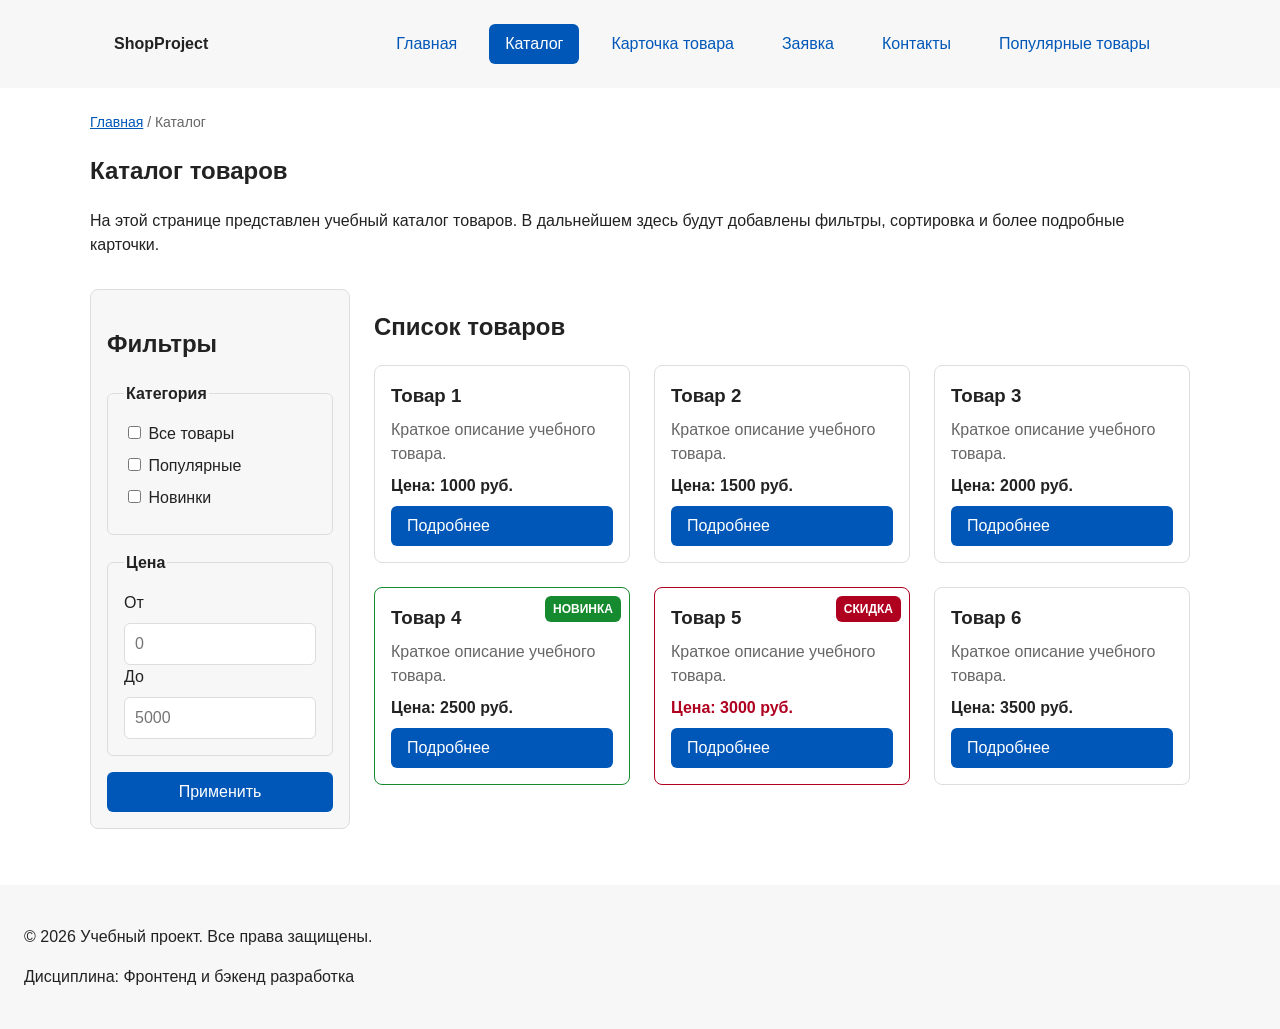
==== commit 91174b10: "Добавление бейджэй к карточкам в ветке доработки кр1 часть 2" ====
--- a/catalog.html
+++ b/catalog.html
@@ -130,6 +130,7 @@
 
           <article class="product-card product-card--new">
             <h3 class="product-card__title">Товар 4</h3>
+            <span class="product-card__badge product-card__badge--new">Новинка</span>
             <p class="product-card__description">Краткое описание учебного товара.</p>
             <p class="product-card__price">Цена: 2500 руб.</p>
             <a class="button button--primary" href="product.html#product-4">Подробнее</a>
@@ -137,6 +138,7 @@
 
           <article class="product-card product-card--discount">
             <h3 class="product-card__title">Товар 5</h3>
+            <span class="product-card__badge product-card__badge--discount">Скидка</span>
             <p class="product-card__description">Краткое описание учебного товара.</p>
             <p class="product-card__price">Цена: 3000 руб.</p>
             <a class="button button--primary" href="product.html#product-5">Подробнее</a>
--- a/css/style.css
+++ b/css/style.css
@@ -255,6 +255,39 @@
 .product-card__button {
   margin-top: auto;
   align-self: flex-start;
+}
+
+.product-card--new {
+  border-color: var(--color-success);
+}
+
+.product-card--discount {
+  border-color: var(--color-danger);
+}
+
+.product-card--discount .product-card__price {
+  color: var(--color-danger);
+}
+
+.product-card__badge {
+  position: absolute;
+  top: var(--space-sm);
+  right: var(--space-sm);
+  padding: 4px 8px;
+  color: var(--color-white);
+  background-color: var(--color-primary);
+  border-radius: var(--radius-sm);
+  font-size: 12px;
+  font-weight: 700;
+  text-transform: uppercase;
+}
+
+.product-card__badge--new {
+  background-color: var(--color-success);
+}
+
+.product-card__badge--discount {
+  background-color: var(--color-danger);
 }
 
 .ainfo-block {
@@ -550,16 +583,4 @@
 .scroll-top:focus-visible {
   outline: 2px solid var(--color-primary);
   outline-offset: 3px;
-}
-
-.product-card--new {
-  border-color: var(--color-success);
-}
-
-.product-card--discount {
-  border-color: var(--color-danger);
-}
-
-.product-card--discount .product-card__price {
-  color: var(--color-danger);
 }
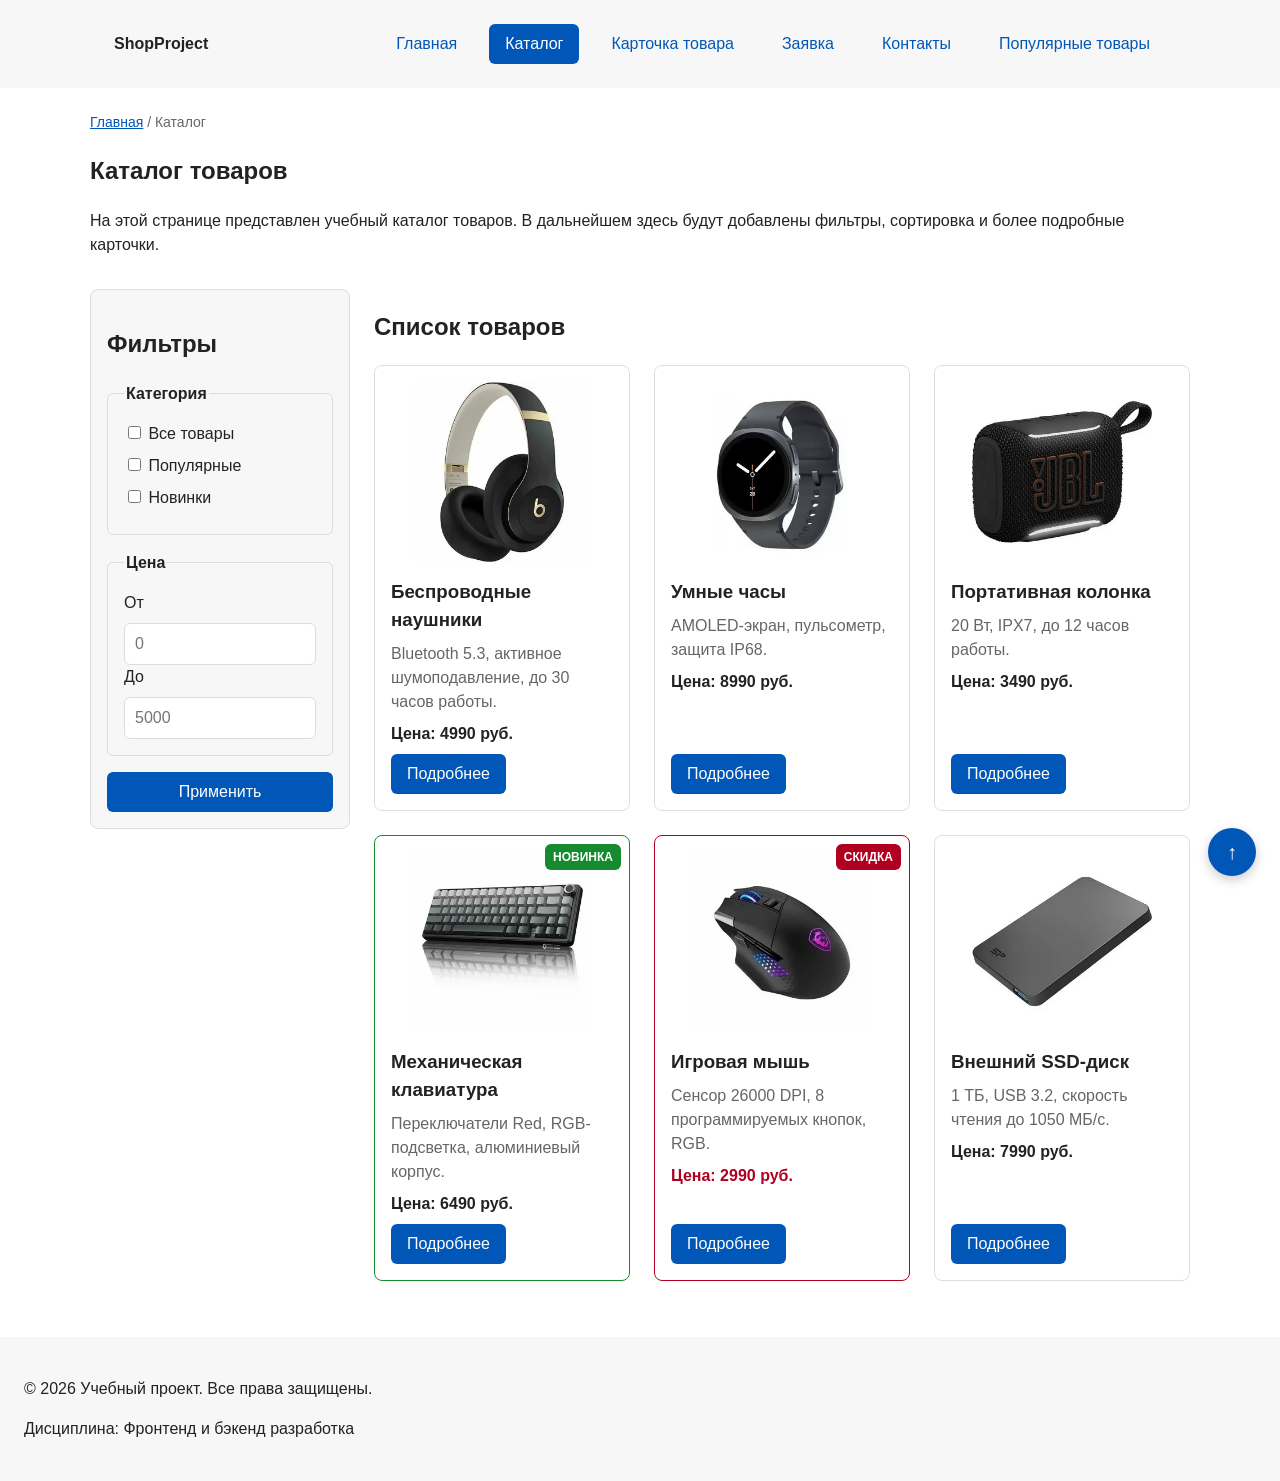
==== commit 0d6da1fa: "feat: add product images and concrete product data" ====
--- a/catalog.html
+++ b/catalog.html
@@ -10,6 +10,7 @@
   <meta name="description" content="Каталог товаров учебного интернет-магазина.">
   <title>Каталог товаров — Учебный интернет-магазин</title>
   <link rel="stylesheet" href="css/style.css">
+  <script src="js/main.js" defer></script>
   <meta property="og:type" content="website">
   <meta property="og:title" content="Учебный интернет-магазин">
   <meta property="og:description" content="Учебный frontend-проект интернет-магазина.">
@@ -108,48 +109,54 @@
       <div class="products-grid">
 
         <article class="product-card">
-          <h3 class="product-card__title">Товар 1</h3>
-          <p class="product-card__description">Краткое описание учебного товара.</p>
-          <p class="product-card__price">Цена: 1000 руб.</p>
-          <a class="button button--primary" href="product.html">Подробнее</a>
+          <img class="product-card__image" src="images/product-1.jpg" alt="Беспроводные наушники" width="400" height="300" loading="lazy">
+          <h3 class="product-card__title">Беспроводные наушники</h3>
+          <p class="product-card__description">Bluetooth 5.3, активное шумоподавление, до 30 часов работы.</p>
+          <p class="product-card__price">Цена: 4990 руб.</p>
+          <a class="button button--primary product-card__button" href="product.html">Подробнее</a>
         </article>
 
         <article class="product-card">
-          <h3 class="product-card__title">Товар 2</h3>
-          <p class="product-card__description">Краткое описание учебного товара.</p>
-          <p class="product-card__price">Цена: 1500 руб.</p>
-          <a class="button button--primary" href="product.html">Подробнее</a>
+          <img class="product-card__image" src="images/product-2.jpg" alt="Умные часы" width="400" height="300" loading="lazy">
+          <h3 class="product-card__title">Умные часы</h3>
+          <p class="product-card__description">AMOLED-экран, пульсометр, защита IP68.</p>
+          <p class="product-card__price">Цена: 8990 руб.</p>
+          <a class="button button--primary product-card__button" href="product.html">Подробнее</a>
         </article>
 
         <article class="product-card">
-          <h3 class="product-card__title">Товар 3</h3>
-          <p class="product-card__description">Краткое описание учебного товара.</p>
-          <p class="product-card__price">Цена: 2000 руб.</p>
-          <a class="button button--primary" href="product.html">Подробнее</a>
+          <img class="product-card__image" src="images/product-3.jpg" alt="Портативная колонка" width="400" height="300" loading="lazy">
+          <h3 class="product-card__title">Портативная колонка</h3>
+          <p class="product-card__description">20 Вт, IPX7, до 12 часов работы.</p>
+          <p class="product-card__price">Цена: 3490 руб.</p>
+          <a class="button button--primary product-card__button" href="product.html">Подробнее</a>
         </article>
 
-          <article class="product-card product-card--new">
-            <h3 class="product-card__title">Товар 4</h3>
-            <span class="product-card__badge product-card__badge--new">Новинка</span>
-            <p class="product-card__description">Краткое описание учебного товара.</p>
-            <p class="product-card__price">Цена: 2500 руб.</p>
-            <a class="button button--primary" href="product.html#product-4">Подробнее</a>
-          </article>
+        <article class="product-card product-card--new">
+          <span class="product-card__badge product-card__badge--new">Новинка</span>
+          <img class="product-card__image" src="images/product-4.jpg" alt="Механическая клавиатура" width="400" height="300" loading="lazy">
+          <h3 class="product-card__title">Механическая клавиатура</h3>
+          <p class="product-card__description">Переключатели Red, RGB-подсветка, алюминиевый корпус.</p>
+          <p class="product-card__price">Цена: 6490 руб.</p>
+          <a class="button button--primary product-card__button" href="product.html">Подробнее</a>
+        </article>
 
-          <article class="product-card product-card--discount">
-            <h3 class="product-card__title">Товар 5</h3>
-            <span class="product-card__badge product-card__badge--discount">Скидка</span>
-            <p class="product-card__description">Краткое описание учебного товара.</p>
-            <p class="product-card__price">Цена: 3000 руб.</p>
-            <a class="button button--primary" href="product.html#product-5">Подробнее</a>
-          </article>
+        <article class="product-card product-card--discount">
+          <span class="product-card__badge product-card__badge--discount">Скидка</span>
+          <img class="product-card__image" src="images/product-5.jpg" alt="Игровая мышь" width="400" height="300" loading="lazy">
+          <h3 class="product-card__title">Игровая мышь</h3>
+          <p class="product-card__description">Сенсор 26000 DPI, 8 программируемых кнопок, RGB.</p>
+          <p class="product-card__price">Цена: 2990 руб.</p>
+          <a class="button button--primary product-card__button" href="product.html">Подробнее</a>
+        </article>
 
-          <article class="product-card">
-            <h3 class="product-card__title">Товар 6</h3>
-            <p class="product-card__description">Краткое описание учебного товара.</p>
-            <p class="product-card__price">Цена: 3500 руб.</p>
-            <a class="button button--primary" href="product.html">Подробнее</a>
-          </article>
+        <article class="product-card">
+          <img class="product-card__image" src="images/product-6.jpg" alt="Внешний SSD-диск" width="400" height="300" loading="lazy">
+          <h3 class="product-card__title">Внешний SSD-диск</h3>
+          <p class="product-card__description">1 ТБ, USB 3.2, скорость чтения до 1050 МБ/с.</p>
+          <p class="product-card__price">Цена: 7990 руб.</p>
+          <a class="button button--primary product-card__button" href="product.html">Подробнее</a>
+        </article>
 
       </div>
     </section>
--- a/css/style.css
+++ b/css/style.css
@@ -290,7 +290,7 @@
   background-color: var(--color-danger);
 }
 
-.ainfo-block {
+.info-block {
   max-width: var(--container-width);
   margin: 0 auto var(--space-xl);
   padding: var(--space-md);
@@ -548,7 +548,7 @@
   color: var(--color-muted);
 }
 
-/* Кнопка «Наверх» */
+/* Кнопка Наверх */
 .scroll-top {
   position: fixed;
   right: var(--space-lg);
@@ -583,4 +583,20 @@
 .scroll-top:focus-visible {
   outline: 2px solid var(--color-primary);
   outline-offset: 3px;
+}
+
+.product-card__image {
+  display: block;
+  width: 100%;
+  height: 180px;
+  object-fit: contain;
+  border-radius: var(--radius-sm);
+  margin-bottom: var(--space-sm);
+}
+
+.product-detail__image {
+  display: block;
+  width: 100%;
+  height: auto;
+  border-radius: var(--radius-md);
 }
